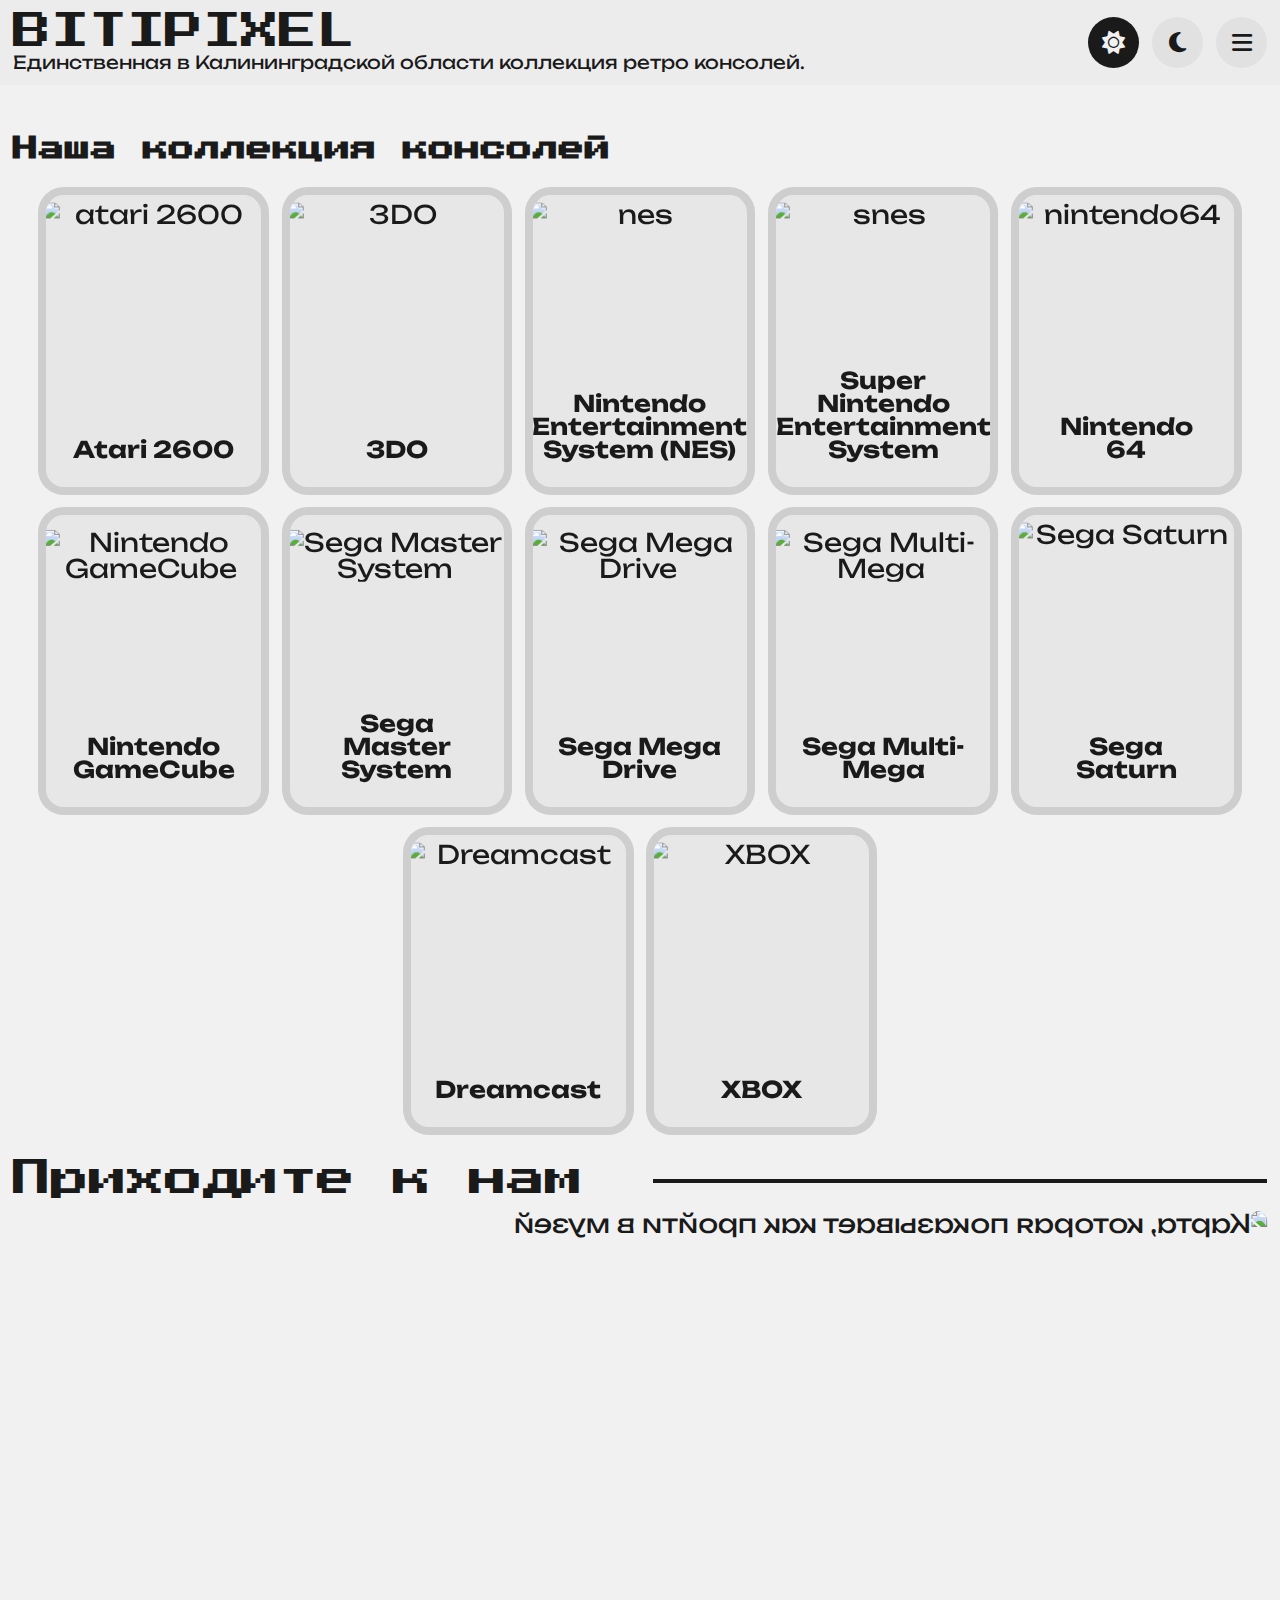
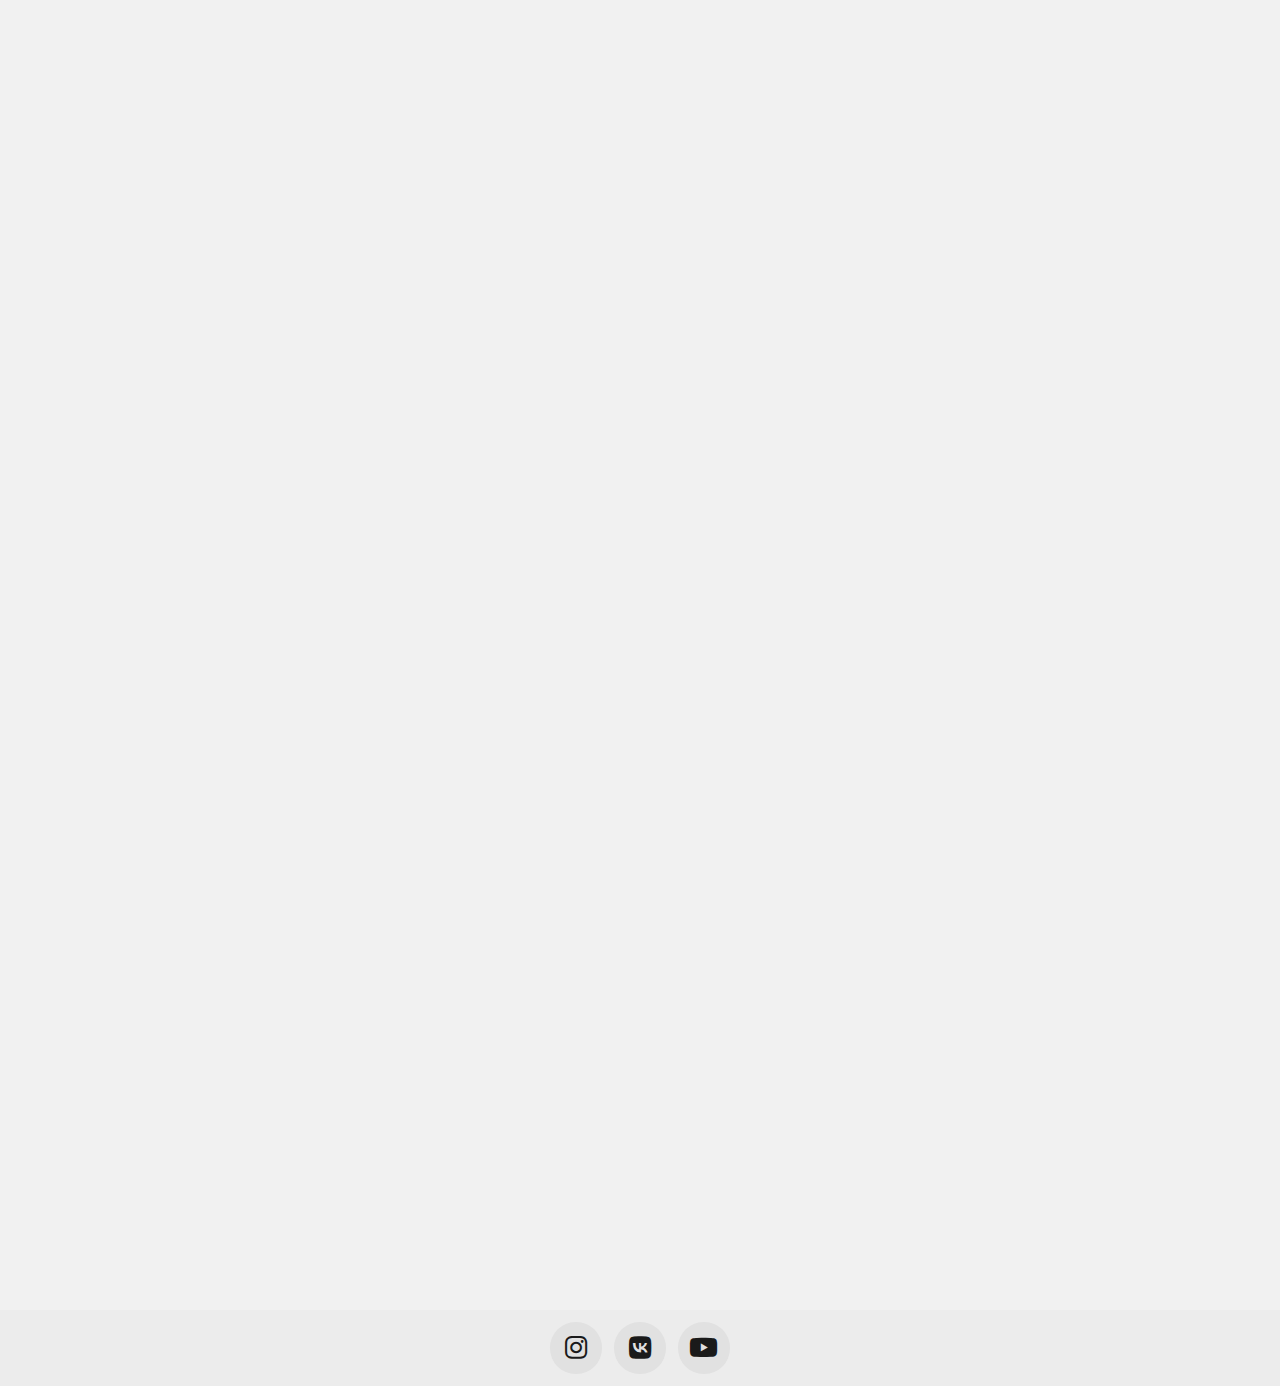
==== app/collection.html @ a027a873 "collection completed" ====
<!DOCTYPE html><html lang="ru"><head><!-- Meta-info--><meta charset="UTF-8"><meta http-equiv="X-UA-Compatible" content="IE=edge"><meta name="viewport" content="width=device-width, initial-scale=1.0"><!-- favicon start ---><link rel="icon" type="image" href="./images/favicon/favicon.svg"><!-- favicon end ---><!-- Stylesheets-links--><link rel="stylesheet" href="./css/style.min.css"><!-- Title and Description--><meta name="description" content="Сайт музея компьютерных игр Bitipixel"><title>Музей компьютерных игр BitIPixel — Коллекция</title></head><body> <header class="main-header"><div class="main-header__logo"><a class="logo" href="index.html">bitipixel</a><div class="main-header__title">Единственная в Калининградской области коллекция ретро консолей.</div></div><div class="main-header__buttons"><button class="button__light-theme active-button"></button><button class="button__dark-theme"></button><button class="button__hamburger"></button></div></header><section class="mobile-nav hidden"><ul class="mobile-nav__list"><li class="mobile-nav__item"><a href="index.html">главная</a></li><li class="mobile-nav__item"><a href="#about">о нас</a></li><li class="mobile-nav__item"><a href="collection.html">коллекция</a></li><li class="mobile-nav__item"><a href="#main-footer">социальные сети</a></li></ul></section><section class="collection-gallery"><h2>Наша коллекция консолей</h2><ul class="collection-gallery__list"> <li class="collection-gallery__item"><figure class="card"><div class="card__front"><h3>Atari 2600</h3><img src="../../images/collection-gallery/atari2600.png" width="500" alt="atari 2600"></div><div class="card__back"><figcaption>Atari VCS, позже названная Atari 2600, появилась к Рождеству 1977 года и стала доминирующей игровой приставкой конца 1970-х — начала 1980-х. Она стала первой успешной приставкой с играми на картриджах. В 1980-x. Модель обычно поставлялась с двумя джойстиками либо двумя paddle-контроллерами и одной игрой — сначала это была Combat, а затем Pac-Man.
</figcaption></div></figure></li><li class="collection-gallery__item"><figure class="card"> <div class="card__front"><h3>3DO</h3><img src="../../images/collection-gallery/3do.png" width="500" alt="3DO"></div><div class="card__back"><figcaption>3DO — игровая приставка, выпускавшаяся в 1993—1996 гг. компаниями Panasonic, Sanyo, Creative и Goldstar. Консоль производилась в соответствии с набором спецификаций, предложенных The 3DO Company, и изначально разработанных Dave Needle и RJ Mical из New Technology Group. Идея создания консоли принадлежит предпринимателю Трипу Хоукинсу, который также является основателем EA Games.
</figcaption></div></figure></li><li class="collection-gallery__item"><figure class="card"> <div class="card__front"><h3>Nintendo Entertainment System (NES)</h3><img src="../../images/collection-gallery/nes.png" width="500" alt="nes"></div><div class="card__back"><figcaption>Впервые консоль появилась на японском рынке в 1983 году под названием Famicom, а затем, переименованная в NES, вышла в Европе и США в 1985 году. Всего, по официальным данным, было продано более 60 млн приставок и более 500 млн игр. Выпуск консоли продолжался вплоть до 2003 года.
</figcaption></div></figure></li><li class="collection-gallery__item">  <figure class="card">   <div class="card__front"><h3>Super Nintendo Entertainment System</h3><img src="../../images/collection-gallery/snes.png" width="500" alt="snes"></div><div class="card__back"><figcaption>Также известна как Super Nintendo, Super NES и SNES. 16-разрядная игровая приставка, выпущенная компанией Nintendo в США, Бразилии, Европе и Австралии. В Японии она известна под названием Super Famicom, сокращение от Super Family Computer, или SFC. В SNES были представлены улучшенные графические и звуковые возможности по сравнению с другими консолями того времени. SNES осталась популярна в эпоху 32-битныхсистем среди фанатов, коллекционеров и энтузиастов, работающих с эмуляцией (которые создают самодельные образы ПЗУ), несмотря на то, что Nintendo прекратила поддержку данной консоли.
</figcaption></div></figure></li><li class="collection-gallery__item"><figure class="card"><div class="card__front"><h3>Nintendo 64</h3><img src="../../images/collection-gallery/nintendo64.png" width="500" alt="nintendo64"></div><div class="card__back"><figcaption>Также известная как Ultra 64 и N64 — 64-разрядная игровая приставка. Разрабатывалась японской компанией Nintendo совместно с Silicon Graphics. Была выпущена в 1996 году (23 июня в Японии и 29 сентября в США). К 1998 году N64 заняла второе место на рынке игровых приставок.
</figcaption></div></figure></li><li class="collection-gallery__item"><figure class="card"> <div class="card__front"> <h3>Nintendo GameCube</h3><img src="../../images/collection-gallery/nintendoGameCube.png" width="500" alt="Nintendo GameCube"></div><div class="card__back"><figcaption>Официально названая GCN на Западе и NGC в Японии — четвёртая домашняя игровая консоль от Nintendo, относится к шестому поколению игровых систем. Предшественник Wii и преемник Nintendo 64.
Она также имела возможность соединяться с Game Boy Advance и получать доступ к исключительным особенностям определённых игр или использовать портативную систему как контроллер для Game Boy Player.
</figcaption></div></figure></li><li class="collection-gallery__item"><figure class="card"> <div class="card__front"><h3>Sega Master System</h3><img src="../../images/collection-gallery/segaMasterSystem.png" width="500" alt="Sega Master System"></div><div class="card__back"> <figcaption>8-битная игровая приставка третьего поколения, выпущенная компанией Sega. Изначально приставка была выпущена в Японии в 1985 году под названием Sega Mark III. После переработки дизайна перед изданием в Северной Америке, приставка была переименована в Master System, и выпущена в 1986 году в США, в 1987 году в Европе, и в 1989 году — в Бразилии.
</figcaption></div></figure></li><li class="collection-gallery__item"><figure class="card"> <div class="card__front"><h3>Sega Mega Drive</h3><img src="../../images/collection-gallery/segaMegaDrive.png" width="500" alt="Sega Mega Drive"></div><div class="card__back"><figcaption>В Северной Америке известна как Sega Genesis — игровая приставка четвёртого поколения, разработанная и выпускавшаяся компанией Sega. Приставка была выпущена в 1988 в Японии как Mega Drive, в 1989 в США как Genesis и в 1990 в Европе (Virgin Mastertronic), Австралии (Ozisoft) и Бразилии (Tec Toy) — вновь под названием Mega Drive. Причиной изменения названия при запуске приставки на рынке США явилась невозможность официальной регистрации торговой марки Mega Drive. Sega Mega Drive — это третья аппаратная платформа от Sega после Sega Master System.
</figcaption></div></figure></li><li class="collection-gallery__item"><figure class="card"> <div class="card__front"><h3>Sega Multi-Mega</h3><img src="../../images/collection-gallery/segaMultiMega.png" width="500" alt="Sega Multi-Mega"></div><div class="card__back"><figcaption>В Северной Америке Sega CDX. 16-битная игровая приставка, выпущенная фирмой SEGA в 1994 году, комбинированная из приставки Mega Drive/Genesis и подключаемого модуля Sega Mega-CD (Sega CD), для того, чтобы повысить интерес пользователей к формату Mega-CD.
Данная игровая система плохо поддерживалась компанией, и она не сыскала особой популярности среди геймеров, однако сейчас она представляет интерес для коллекционеров и фанатов консолей от SEGA.
</figcaption></div></figure></li><li class="collection-gallery__item"><figure class="card"> <div class="card__front"><h3>Sega Saturn</h3><img src="../../images/collection-gallery/segaSaturn.png" width="500" alt="Sega Saturn"></div><div class="card__back"> <figcaption>Игровая приставка с разрядностью 32 бита. Она была выпущена 22 ноября 1994 года в Японии, в мае 1995 года в США и 8 июля 1995 года в Европе. 170 тыс. экземпляров было распродано в первый же день запуска в Японии.
</figcaption></div></figure></li><li class="collection-gallery__item"><figure class="card"> <div class="card__front"><h3>Dreamcast</h3><img src="../../images/collection-gallery/dreamcast.png" width="500" alt="Dreamcast"></div><div class="card__back"><figcaption>Пятая и последняя игровая приставка компании Sega, наследник Sega Saturn. Как попытка отвоевать рынок во время шестого поколения игровых систем, Dreamcast была разработана для конкуренции с PlayStation 2 и Nintendo GameCube. Приставка была выпущена за пятнадцать месяцев до выхода PlayStation 2 и за три года до GameCube с Xbox. Однако ей не удалось набрать популярности после выхода PlayStation 2, и Sega решила закрыть проект и уйти с рынка игровых приставок.
</figcaption></div></figure></li><li class="collection-gallery__item"><figure class="card"> <div class="card__front"> <h3>XBOX</h3><img src="../../images/collection-gallery/xbox.png" width="500" alt="XBOX"></div><div class="card__back"> <figcaption>Игровая приставка, разработанная и производившаяся компанией Microsoft. Впервые поступила в продажу 15 ноября 2001 года. Это первое самостоятельное выступление компании Microsoft на рынке игровых приставок после совместного с компанией SEGA проекта по разработке версии операционной системы Windows CE для игровой приставки Dreamcast. Microsoft Xbox напрямую конкурировала с Sony PlayStation 2 и Nintendo GameCube.Изначально консоль имела название DirectXbox, чтобы подчеркнуть использование в консоли API DirectX. Когда консоль впервые была анонсирована, название не понравилось компании, выкупившей права на продажу. С помощью интернет-опроса среди пользователей было сформировано 20 вариантов нового имени, среди которых победило «Xbox».
</figcaption></div></figure></li></ul></section><section class="contacts" id="contacts"><h2 class="contacts__title title-left">Приходите к нам</h2><div class="contacts__content"><img class="contacts__image" src="../images/contacts/map3.jpg" alt="Карта, которая показывает как пройти в музей" width="300" height="400"><ul class="contacts__list"> <li class="contacts__item"><h3>Адрес:</h3><p><a href="https://www.google.com/maps/place/%D0%9C%D1%83%D0%B7%D0%B5%D0%B9+%D0%BA%D0%BE%D0%BC%D0%BF%D1%8C%D1%8E%D1%82%D0%B5%D1%80%D0%BD%D1%8B%D1%85+%D0%B8%D0%B3%D1%80+BIT'%D0%B8'PIXEL/@54.7054798,20.5435743,18.82z/data=!4m5!3m4!1s0x46e33d9425055555:0x6fe13cfa3daaf96d!8m2!3d54.705657!4d20.5445351?coh=164777&amp;entry=tt">ул. Ялтинская, 2оП Калининград</a></p></li><li class="contacts__item"><h3>Часы работы:</h3><p>Пятница — воскресенье: 12:00–22:00</p></li><li class="contacts__item"><h3>Билеты:</h3><p>300 руб. с человека Приобретаются на месте</p></li></ul></div></section><footer class="main-footer" id="main-footer"><ul class="main-footer__socials-list"><li class="main-footer__socials-item"><a class="instagram" href="#"></a></li><li class="main-footer__socials-item"><a class="vkontakte" href="#"></a></li><li class="main-footer__socials-item"><a class="youtube" href="#"></a></li></ul></footer><script src="../../js/main.min.js"></script></body></html>
---- app/css/style.min.css ----
@import url("https://fonts.googleapis.com/css2?family=Press+Start+2P&family=Unbounded:wght@400;700&display=swap");
@import url("https://cdnjs.cloudflare.com/ajax/libs/font-awesome/6.3.0/css/all.min.css");
body {
  -webkit-box-sizing: border-box;
          box-sizing: border-box;
}

*,
*::before,
*::after {
  -webkit-box-sizing: inherit;
          box-sizing: inherit;
}

img, video {
  max-width: 100%;
  display: block;
}

input,
button,
textarea,
select {
  font: inherit;
}

@media (prefers-reduced-motion: reduce) {
  * {
    -webkit-animation-duration: 0.01ms !important;
            animation-duration: 0.01ms !important;
    -webkit-animation-iteration-count: 1;
            animation-iteration-count: 1;
    -webkit-transition-duration: 0.01ms !important;
         -o-transition-duration: 0.01ms !important;
            transition-duration: 0.01ms !important;
    scroll-behavior: auto !important;
  }
}
/* http://meyerweb.com/eric/tools/css/reset/ 
   v2.0 | 20110126
   License: none (public domain)
*/
html, body, div, span, applet, object, iframe,
h1, h2, h3, h4, h5, h6, p, blockquote, pre,
a, abbr, acronym, address, big, cite, code,
del, dfn, em, img, ins, kbd, q, s, samp,
small, strike, strong, sub, sup, tt, var,
b, u, i, center,
dl, dt, dd, ol, ul, li,
fieldset, form, label, legend,
table, caption, tbody, tfoot, thead, tr, th, td,
article, aside, canvas, details, embed,
figure, figcaption, footer, header, hgroup,
menu, nav, output, ruby, section, summary,
time, mark, audio, video {
  margin: 0;
  padding: 0;
  border: 0;
  font-size: 100%;
  vertical-align: baseline;
}

/* HTML5 display-role reset for older browsers */
article, aside, details, figcaption, figure,
footer, header, hgroup, menu, nav, section {
  display: block;
}

body {
  line-height: 1;
}

table {
  border-collapse: collapse;
  border-spacing: 0;
}

html {
  position: relative;
  font-family: "Unbounded", cursive;
  color: #1a1a1a;
  font-size: 4.75vw;
  background-color: #f1f1f1;
  overflow-x: hidden;
  scroll-behavior: smooth;
}
@media (min-width: 600px) {
  html {
    font-size: 4.75vw;
  }
}
@media (min-width: 1000px) {
  html {
    font-size: 2vw;
  }
}
@media (min-width: 1800px) {
  html {
    font-size: 2vw;
  }
}

.button {
  border: none;
  background-color: none;
}

@media (min-width: 1000px) {
  .mobile-only {
    display: none !important;
  }
}

.desktop-only {
  display: none !important;
}
@media (min-width: 1000px) {
  .desktop-only {
    display: block !important;
  }
}

.main-header {
  position: sticky;
  top: -1px;
  z-index: 99;
  display: -webkit-box;
  display: -ms-flexbox;
  display: flex;
  -webkit-box-pack: justify;
      -ms-flex-pack: justify;
          justify-content: space-between;
  -webkit-box-align: center;
      -ms-flex-align: center;
          align-items: center;
  padding: 0.5rem;
  margin-bottom: 1rem;
  background-color: #ececec;
}

.main-header__logo {
  display: block;
}

.main-header__logo .logo {
  padding-top: 0.2rem;
  font-family: "Press Start 2P", cursive;
  color: #1a1a1a;
  font-size: 1.3rem;
  line-height: 1.5rem;
  text-decoration: none;
  text-transform: uppercase;
}
@media (min-width: 1000px) {
  .main-header__logo .logo {
    font-size: 1.5rem;
  }
  .main-header__logo .logo:hover {
    opacity: 0.7;
  }
}

.main-header__title {
  font-size: 0.4rem;
}
@media (min-width: 1000px) {
  .main-header__title {
    font-size: 0.7rem;
  }
}

.main-header__buttons {
  display: -webkit-box;
  display: -ms-flexbox;
  display: flex;
  -webkit-box-pack: space-evenly;
      -ms-flex-pack: space-evenly;
          justify-content: space-evenly;
  -webkit-box-align: center;
      -ms-flex-align: center;
          align-items: center;
  gap: 0.5rem;
}

.button__light-theme,
.button__dark-theme,
.button__hamburger {
  position: relative;
  border: none;
  border-radius: 50%;
  padding: 1rem;
  background-color: #e1e1e1;
  color: #1a1a1a;
}
@media (min-width: 1000px) {
  .button__light-theme:hover,
  .button__dark-theme:hover,
  .button__hamburger:hover {
    opacity: 0.7;
  }
}

.button__dark-theme::before {
  position: absolute;
  -webkit-transform: translate(-50%, -50%);
      -ms-transform: translate(-50%, -50%);
          transform: translate(-50%, -50%);
  padding: 0.5rem;
  font: var(--fa-font-solid);
  font-size: 0.9rem;
  content: "\f186";
  cursor: pointer;
  text-rendering: auto;
  -webkit-font-smoothing: antialiased;
}

.button__light-theme::before {
  position: absolute;
  -webkit-transform: translate(-50%, -50%);
      -ms-transform: translate(-50%, -50%);
          transform: translate(-50%, -50%);
  padding: 0.5rem;
  font: var(--fa-font-solid);
  font-size: 0.9rem;
  content: "\f185";
  cursor: pointer;
  text-rendering: auto;
  -webkit-font-smoothing: antialiased;
}

.button__hamburger::before {
  position: absolute;
  -webkit-transform: translate(-50%, -50%);
      -ms-transform: translate(-50%, -50%);
          transform: translate(-50%, -50%);
  padding: 0.5rem;
  font: var(--fa-font-solid);
  font-size: 0.9rem;
  content: "\f0c9";
  cursor: pointer;
  text-rendering: auto;
  -webkit-font-smoothing: antialiased;
}

.active-button {
  background-color: #1a1a1a;
  color: #f1f1f1;
}

.mobile-nav {
  position: fixed;
  top: 0;
  left: 0;
  z-index: 50;
  width: 100%;
  border-bottom-left-radius: 6rem;
  background-color: #ececec;
  -webkit-transition: all 500ms ease-in-out !important;
  -o-transition: all 500ms ease-in-out !important;
  transition: all 500ms ease-in-out !important;
}
@media (min-width: 1000px) {
  .mobile-nav {
    width: 50%;
    margin-left: 50%;
  }
}

.mobile-nav__list {
  display: -webkit-box;
  display: -ms-flexbox;
  display: flex;
  -webkit-box-orient: vertical;
  -webkit-box-direction: normal;
      -ms-flex-direction: column;
          flex-direction: column;
  -webkit-box-align: end;
      -ms-flex-align: end;
          align-items: end;
  margin-top: 4.5rem;
  margin-right: 0.5rem;
  list-style: none;
  line-height: 3rem;
}

.mobile-nav__item a {
  color: #1a1a1a;
  text-decoration: none;
  font-size: 1.5rem;
}

.hidden {
  left: 100%;
}

.hero-desktop {
  padding-inline: 0.5rem;
  margin-bottom: 1rem;
}

.hero__container {
  display: -webkit-box;
  display: -ms-flexbox;
  display: flex;
  -webkit-box-pack: end;
      -ms-flex-pack: end;
          justify-content: flex-end;
  -webkit-box-align: center;
      -ms-flex-align: center;
          align-items: center;
  gap: 0.5rem;
}

.hero-desktop video {
  width: 50%;
  border-radius: 0.4rem;
}

.hero-desktop__title {
  text-align: right;
  font-size: 2rem;
  letter-spacing: 0.2rem;
}

.about {
  padding-inline: 0.5rem;
  margin-bottom: 1rem;
}

.about__title {
  margin-bottom: 0.5rem;
}

.about__content {
  display: -webkit-box;
  display: -ms-flexbox;
  display: flex;
  -webkit-box-orient: vertical;
  -webkit-box-direction: normal;
      -ms-flex-direction: column;
          flex-direction: column;
  gap: 0.5rem;
}
.about__content img {
  width: 100vw;
  border-radius: 0.4rem;
}
@media (min-width: 1000px) {
  .about__content {
    -webkit-box-orient: horizontal;
    -webkit-box-direction: normal;
        -ms-flex-direction: row;
            flex-direction: row;
    -webkit-box-align: center;
        -ms-flex-align: center;
            align-items: center;
  }
}

@media (min-width: 1000px) {
  .about__content img {
    width: 50%;
  }
}

.about__text-container {
  display: -webkit-box;
  display: -ms-flexbox;
  display: flex;
  -webkit-box-pack: justify;
      -ms-flex-pack: justify;
          justify-content: space-between;
  gap: 0.5rem;
}
@media (min-width: 1000px) {
  .about__text-container {
    -webkit-box-orient: vertical;
    -webkit-box-direction: normal;
        -ms-flex-direction: column;
            flex-direction: column;
    width: 40vw;
    gap: 1rem;
  }
}

.about__text-container p {
  font-size: 0.7em;
}
@media (min-width: 1000px) {
  .about__text-container p {
    font-size: 1rem;
    line-height: 1rem;
  }
}

.about__text2 {
  text-align: right;
}
@media (min-width: 1000px) {
  .about__text2 {
    text-align: left;
  }
}

.gallery {
  padding-inline: 0.5rem;
  margin-bottom: 1rem;
}

.gallery__title {
  margin-bottom: 0.5rem;
}

.gallery__title.title-right::after {
  width: 11.5rem;
}
@media (min-width: 1000px) {
  .gallery__title.title-right::after {
    width: 35rem;
  }
}

.gallery__switcher {
  display: -webkit-box;
  display: -ms-flexbox;
  display: flex;
  -webkit-box-orient: vertical;
  -webkit-box-direction: normal;
      -ms-flex-direction: column;
          flex-direction: column;
  gap: 0.5rem;
}
@media (min-width: 1000px) {
  .gallery__switcher {
    gap: 0.5rem;
  }
}

.previews-list {
  display: -webkit-box;
  display: -ms-flexbox;
  display: flex;
  -ms-flex-wrap: wrap;
      flex-wrap: wrap;
  -webkit-box-pack: justify;
      -ms-flex-pack: justify;
          justify-content: space-between;
  list-style: none;
}
@media (min-width: 1000px) {
  .previews-list {
    gap: 0.5rem;
    -ms-flex-wrap: nowrap;
        flex-wrap: nowrap;
  }
}

.preview-item {
  position: relative;
  cursor: pointer;
  overflow: hidden;
}
@media (min-width: 1000px) {
  .preview-item:hover {
    opacity: 0.7;
  }
}

.preview-item::after {
  position: absolute;
  top: 0;
  width: 2rem;
  height: 1rem;
  border-radius: 0.2rem;
  content: "";
  background-color: #f1f1f1;
  opacity: 0.6;
}
@media (min-width: 1000px) {
  .preview-item::after {
    width: 7rem;
    height: 4rem;
  }
}

.preview-item.active-preview::after {
  opacity: 0;
}

.preview-item img {
  width: 2rem;
  height: 1rem;
  border-radius: 0.2rem;
}
@media (min-width: 1000px) {
  .preview-item img {
    width: 7rem;
    height: 4rem;
  }
}

.gallery__active-photo {
  width: 100vw;
  border-radius: 0.4rem;
}

.contacts {
  padding-inline: 0.5rem;
}

.contacts__title {
  margin-bottom: 0.5rem;
}

.contacts__subtitle {
  margin-bottom: 0.5rem;
  font-size: 0.5rem;
}
@media (min-width: 1000px) {
  .contacts__subtitle {
    font-size: 0.7rem;
  }
}

.contacts__content {
  position: relative;
}

.contacts__image {
  width: 100%;
  height: auto;
  border-radius: 0.4rem;
  -webkit-transform: scaleX(-1);
      -ms-transform: scaleX(-1);
          transform: scaleX(-1);
}

.contacts__list {
  position: absolute;
  top: 50%;
  left: 0.5rem;
  -webkit-transform: translate(0, -50%);
      -ms-transform: translate(0, -50%);
          transform: translate(0, -50%);
  display: -webkit-box;
  display: -ms-flexbox;
  display: flex;
  -webkit-box-orient: vertical;
  -webkit-box-direction: normal;
      -ms-flex-direction: column;
          flex-direction: column;
}

.contacts__item {
  width: 33.3vw;
  list-style: none;
  color: #f1f1f1;
}

.contacts__item a {
  color: #f1f1f1;
  text-decoration: none;
}

.contacts__item:not(:last-child) {
  margin-bottom: 0.5rem;
}
@media (min-width: 1000px) {
  .contacts__item:not(:last-child) {
    margin-bottom: 1.3rem;
  }
}

.contacts__item h3 {
  margin-bottom: 0.25rem;
  font-size: 0.7rem;
}
@media (min-width: 1000px) {
  .contacts__item h3 {
    font-size: 1.1rem;
    line-height: 1rem;
  }
}

.contacts__item p {
  font-size: 0.4em;
  line-height: 1.3em;
}
@media (min-width: 1000px) {
  .contacts__item p {
    font-size: 0.9rem;
    line-height: 1rem;
  }
}

.main-footer {
  padding: 0.5rem;
  margin-top: 1rem;
  display: -webkit-box;
  display: -ms-flexbox;
  display: flex;
  -webkit-box-pack: center;
      -ms-flex-pack: center;
          justify-content: center;
  background-color: #ececec;
}

.main-footer__socials-list {
  display: -webkit-box;
  display: -ms-flexbox;
  display: flex;
  gap: 0.5rem;
  list-style: none;
}

.main-footer__socials-item a {
  position: relative;
  display: block;
  border: none;
  border-radius: 50%;
  padding: 1rem;
  background-color: #e1e1e1;
  color: #1a1a1a;
}
@media (min-width: 1000px) {
  .main-footer__socials-item a:hover {
    opacity: 0.7;
  }
}

.main-footer__socials-item a::before {
  position: absolute;
  -webkit-transform: translate(-50%, -50%);
      -ms-transform: translate(-50%, -50%);
          transform: translate(-50%, -50%);
  font: var(--fa-font-brands);
  font-size: 1rem;
  cursor: pointer;
  text-rendering: auto;
  -webkit-font-smoothing: antialiased;
}

.main-footer__socials-item a.instagram::before {
  content: "\f16d";
}

.main-footer__socials-item a.vkontakte::before {
  content: "\f189";
}

.main-footer__socials-item a.youtube::before {
  content: "\f167";
}

.collection-gallery {
  margin-bottom: 1rem;
  padding-inline: 0.5rem;
}

.collection-gallery h2 {
  position: relative;
  margin-top: 2rem;
  margin-bottom: 1rem;
  font-family: "Press Start 2P", cursive;
  font-size: 1rem;
}

.collection-gallery__list {
  display: -webkit-box;
  display: -ms-flexbox;
  display: flex;
  -webkit-box-pack: center;
      -ms-flex-pack: center;
          justify-content: center;
  -ms-flex-wrap: wrap;
      flex-wrap: wrap;
  gap: 0.5rem;
  list-style: none;
}

figcaption {
  font-weight: 400;
  line-height: 1.2rem;
}

.collection-gallery__item h3 {
  font-family: "Unbounded", cursive;
}

.collection-gallery__item {
  width: 19rem;
  height: 26rem;
  -webkit-perspective: 1000px;
          perspective: 1000px;
  margin: 0;
  padding: 0;
}
@media (min-width: 1000px) {
  .collection-gallery__item {
    width: 9rem;
    height: 12rem;
  }
}

.card {
  position: relative;
  height: 100%;
  width: 100%;
  -webkit-transition: -webkit-transform 0.25s;
  transition: -webkit-transform 0.25s;
  -o-transition: transform 0.25s;
  transition: transform 0.25s;
  transition: transform 0.25s, -webkit-transform 0.25s;
  -webkit-transform-style: preserve-3d;
          transform-style: preserve-3d;
}

.collection-gallery__item:hover > .card {
  cursor: pointer;
  -webkit-transform: rotateY(180deg);
          transform: rotateY(180deg);
}

.card__front,
.card__back {
  position: absolute;
  height: 100%;
  width: 100%;
  border-radius: 1rem;
  border: 8px solid rgba(26, 26, 26, 0.1215686275);
  -webkit-backface-visibility: hidden;
          backface-visibility: hidden;
  overflow: hidden;
}

.card__front {
  display: -webkit-box;
  display: -ms-flexbox;
  display: flex;
  -webkit-box-pack: center;
      -ms-flex-pack: center;
          justify-content: center;
  -webkit-box-align: end;
      -ms-flex-align: end;
          align-items: flex-end;
  text-align: center;
  background-color: #e7e7e7;
}

.card__front img {
  width: 24rem;
  position: absolute;
  top: 0;
  right: 0;
  -webkit-transform: translate(-1%, 29%);
      -ms-transform: translate(-1%, 29%);
          transform: translate(-1%, 29%);
}

.card__front h3 {
  position: absolute;
  display: -webkit-box;
  display: -ms-flexbox;
  display: flex;
  padding: 1rem;
  border-radius: 0.6rem;
  font-size: 2rem;
  color: #1a1a1a;
}
@media (min-width: 1000px) {
  .card__front h3 {
    font-size: 0.9rem;
  }
}

.card__back {
  display: -webkit-box;
  display: -ms-flexbox;
  display: flex;
  -webkit-box-orient: vertical;
  -webkit-box-direction: normal;
      -ms-flex-direction: column;
          flex-direction: column;
  -webkit-box-pack: center;
      -ms-flex-pack: center;
          justify-content: center;
  -webkit-box-align: center;
      -ms-flex-align: center;
          align-items: center;
  padding: 30px;
  font-size: 16px;
  line-height: 20px;
  background-color: #f1f1f1;
  -webkit-transform: rotateY(180deg);
          transform: rotateY(180deg);
  overflow-y: scroll;
}

.title-left {
  position: relative;
  background-color: #f1f1f1;
  font-family: "Press Start 2P", cursive;
  font-size: 1rem;
  font-weight: 400;
}
.title-left::after {
  position: absolute;
  top: 0.5em;
  right: 0;
  width: 4.5rem;
  height: 0.1em;
  background-color: #1a1a1a;
  content: "";
}
@media (min-width: 1000px) {
  .title-left::after {
    width: 24rem;
  }
}
@media (min-width: 1000px) {
  .title-left {
    font-size: 1.5rem;
  }
}

.title-right {
  position: relative;
  background-color: #f1f1f1;
  font-family: "Press Start 2P", cursive;
  font-size: 1rem;
  font-weight: 400;
  text-align: right;
}
.title-right::after {
  position: absolute;
  top: 0.5em;
  left: 0;
  width: 4.5rem;
  height: 0.1em;
  background-color: #1a1a1a;
  content: "";
}
@media (min-width: 1000px) {
  .title-right::after {
    width: 35rem;
  }
}
@media (min-width: 1000px) {
  .title-right {
    font-size: 1.5rem;
  }
}

.dark-theme {
  color: #f1f1f1 !important;
  background-color: #1a1a1a !important;
}

body.dark-theme a {
  color: #f1f1f1 !important;
}

body.dark-theme .title-right,
body.dark-theme .title-left {
  background-color: #1a1a1a !important;
}
body.dark-theme .title-right::after,
body.dark-theme .title-left::after {
  background-color: #f1f1f1 !important;
}

body.dark-theme .main-header,
body.dark-theme .main-footer {
  background-color: #262626;
}

body.dark-theme .active-button {
  background-color: #f1f1f1 !important;
  color: #1a1a1a !important;
}

body.dark-theme .button__light-theme,
body.dark-theme .button__hamburger {
  background-color: #1a1a1a;
  color: #f1f1f1;
}

body.dark-theme .mobile-nav {
  background-color: #1a1a1a;
}

body.dark-theme .main-footer .main-footer__socials-item a {
  background-color: #1a1a1a;
}

body.dark-theme .card__back {
  background-color: #363636;
}

body.dark-theme .card__front {
  background-color: #363636;
}

body.dark-theme .card__front h3 {
  color: #ececec;
}
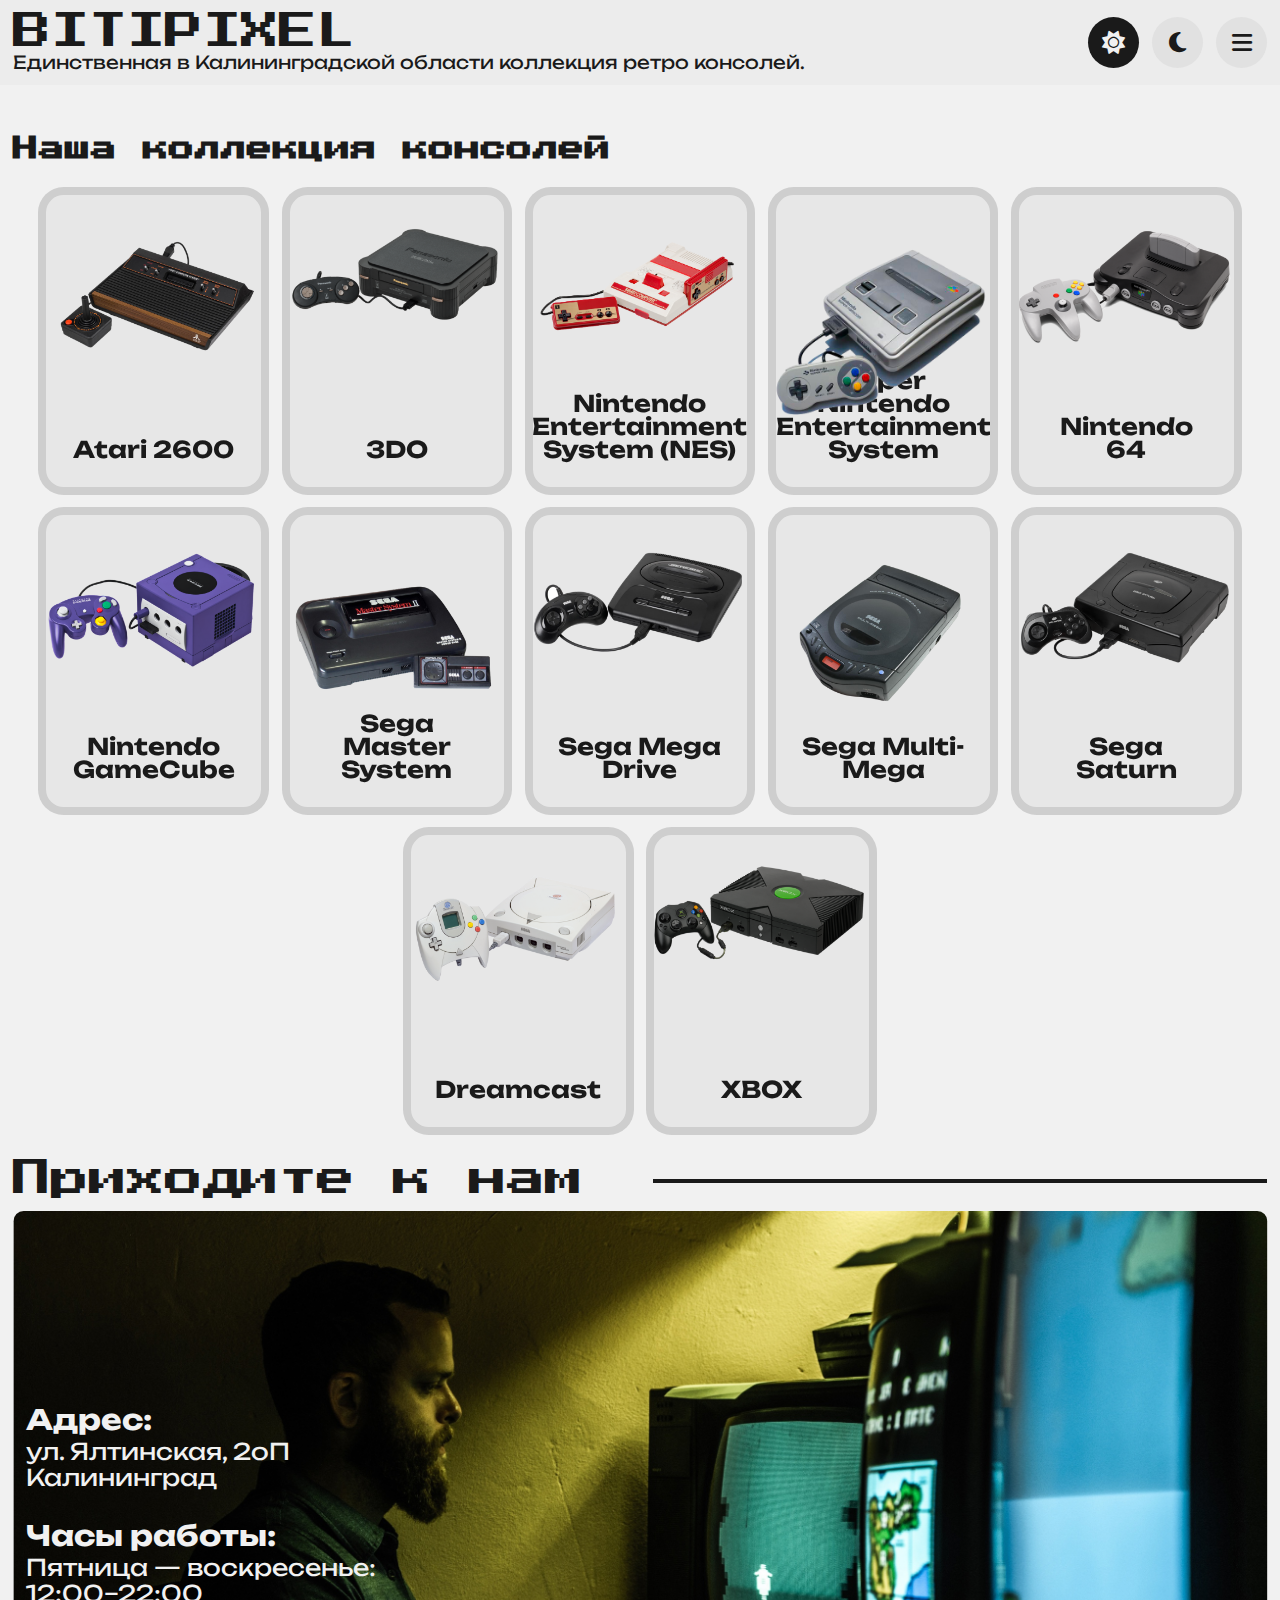
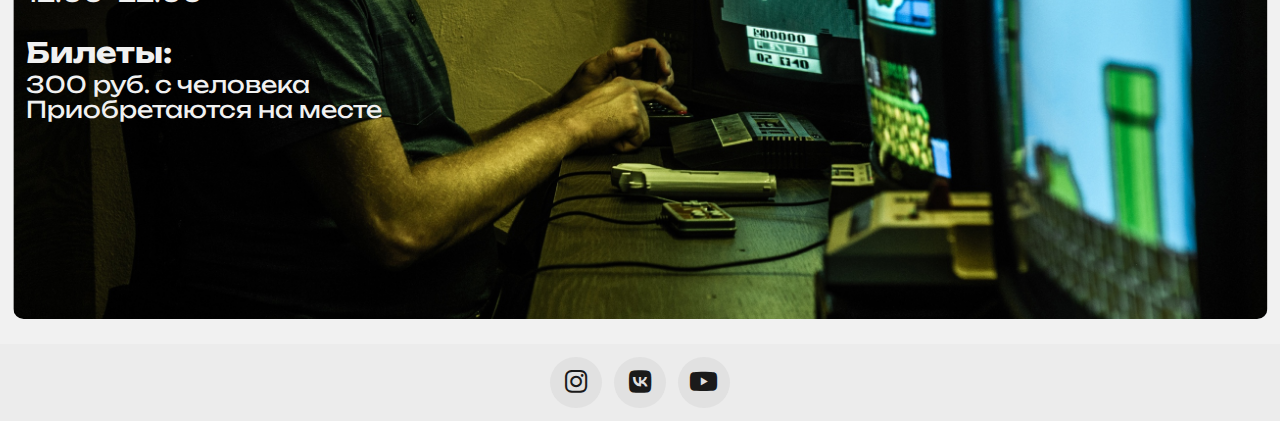
==== commit 089687d9: "fix pictures ways" ====
--- a/app/collection.html
+++ b/app/collection.html
@@ -1,15 +1,15 @@
-<!DOCTYPE html><html lang="ru"><head><!-- Meta-info--><meta charset="UTF-8"><meta http-equiv="X-UA-Compatible" content="IE=edge"><meta name="viewport" content="width=device-width, initial-scale=1.0"><!-- favicon start ---><link rel="icon" type="image" href="./images/favicon/favicon.svg"><!-- favicon end ---><!-- Stylesheets-links--><link rel="stylesheet" href="./css/style.min.css"><!-- Title and Description--><meta name="description" content="Сайт музея компьютерных игр Bitipixel"><title>Музей компьютерных игр BitIPixel — Коллекция</title></head><body> <header class="main-header"><div class="main-header__logo"><a class="logo" href="index.html">bitipixel</a><div class="main-header__title">Единственная в Калининградской области коллекция ретро консолей.</div></div><div class="main-header__buttons"><button class="button__light-theme active-button"></button><button class="button__dark-theme"></button><button class="button__hamburger"></button></div></header><section class="mobile-nav hidden"><ul class="mobile-nav__list"><li class="mobile-nav__item"><a href="index.html">главная</a></li><li class="mobile-nav__item"><a href="#about">о нас</a></li><li class="mobile-nav__item"><a href="collection.html">коллекция</a></li><li class="mobile-nav__item"><a href="#main-footer">социальные сети</a></li></ul></section><section class="collection-gallery"><h2>Наша коллекция консолей</h2><ul class="collection-gallery__list"> <li class="collection-gallery__item"><figure class="card"><div class="card__front"><h3>Atari 2600</h3><img src="../../images/collection-gallery/atari2600.png" width="500" alt="atari 2600"></div><div class="card__back"><figcaption>Atari VCS, позже названная Atari 2600, появилась к Рождеству 1977 года и стала доминирующей игровой приставкой конца 1970-х — начала 1980-х. Она стала первой успешной приставкой с играми на картриджах. В 1980-x. Модель обычно поставлялась с двумя джойстиками либо двумя paddle-контроллерами и одной игрой — сначала это была Combat, а затем Pac-Man.
-</figcaption></div></figure></li><li class="collection-gallery__item"><figure class="card"> <div class="card__front"><h3>3DO</h3><img src="../../images/collection-gallery/3do.png" width="500" alt="3DO"></div><div class="card__back"><figcaption>3DO — игровая приставка, выпускавшаяся в 1993—1996 гг. компаниями Panasonic, Sanyo, Creative и Goldstar. Консоль производилась в соответствии с набором спецификаций, предложенных The 3DO Company, и изначально разработанных Dave Needle и RJ Mical из New Technology Group. Идея создания консоли принадлежит предпринимателю Трипу Хоукинсу, который также является основателем EA Games.
-</figcaption></div></figure></li><li class="collection-gallery__item"><figure class="card"> <div class="card__front"><h3>Nintendo Entertainment System (NES)</h3><img src="../../images/collection-gallery/nes.png" width="500" alt="nes"></div><div class="card__back"><figcaption>Впервые консоль появилась на японском рынке в 1983 году под названием Famicom, а затем, переименованная в NES, вышла в Европе и США в 1985 году. Всего, по официальным данным, было продано более 60 млн приставок и более 500 млн игр. Выпуск консоли продолжался вплоть до 2003 года.
-</figcaption></div></figure></li><li class="collection-gallery__item">  <figure class="card">   <div class="card__front"><h3>Super Nintendo Entertainment System</h3><img src="../../images/collection-gallery/snes.png" width="500" alt="snes"></div><div class="card__back"><figcaption>Также известна как Super Nintendo, Super NES и SNES. 16-разрядная игровая приставка, выпущенная компанией Nintendo в США, Бразилии, Европе и Австралии. В Японии она известна под названием Super Famicom, сокращение от Super Family Computer, или SFC. В SNES были представлены улучшенные графические и звуковые возможности по сравнению с другими консолями того времени. SNES осталась популярна в эпоху 32-битныхсистем среди фанатов, коллекционеров и энтузиастов, работающих с эмуляцией (которые создают самодельные образы ПЗУ), несмотря на то, что Nintendo прекратила поддержку данной консоли.
-</figcaption></div></figure></li><li class="collection-gallery__item"><figure class="card"><div class="card__front"><h3>Nintendo 64</h3><img src="../../images/collection-gallery/nintendo64.png" width="500" alt="nintendo64"></div><div class="card__back"><figcaption>Также известная как Ultra 64 и N64 — 64-разрядная игровая приставка. Разрабатывалась японской компанией Nintendo совместно с Silicon Graphics. Была выпущена в 1996 году (23 июня в Японии и 29 сентября в США). К 1998 году N64 заняла второе место на рынке игровых приставок.
-</figcaption></div></figure></li><li class="collection-gallery__item"><figure class="card"> <div class="card__front"> <h3>Nintendo GameCube</h3><img src="../../images/collection-gallery/nintendoGameCube.png" width="500" alt="Nintendo GameCube"></div><div class="card__back"><figcaption>Официально названая GCN на Западе и NGC в Японии — четвёртая домашняя игровая консоль от Nintendo, относится к шестому поколению игровых систем. Предшественник Wii и преемник Nintendo 64.
+<!DOCTYPE html><html lang="ru"><head><!-- Meta-info--><meta charset="UTF-8"><meta http-equiv="X-UA-Compatible" content="IE=edge"><meta name="viewport" content="width=device-width, initial-scale=1.0"><!-- favicon start ---><link rel="icon" type="image" href="./images/favicon/favicon.svg"><!-- favicon end ---><!-- Stylesheets-links--><link rel="stylesheet" href="./css/style.min.css"><!-- Title and Description--><meta name="description" content="Сайт музея компьютерных игр Bitipixel"><title>Музей компьютерных игр BitIPixel — Коллекция</title></head><body> <header class="main-header"><div class="main-header__logo"><a class="logo" href="index.html">bitipixel</a><div class="main-header__title">Единственная в Калининградской области коллекция ретро консолей.</div></div><div class="main-header__buttons"><button class="button__light-theme active-button"></button><button class="button__dark-theme"></button><button class="button__hamburger"></button></div></header><section class="mobile-nav hidden"><ul class="mobile-nav__list"><li class="mobile-nav__item"><a href="index.html">главная</a></li><li class="mobile-nav__item"><a href="#about">о нас</a></li><li class="mobile-nav__item"><a href="collection.html">коллекция</a></li><li class="mobile-nav__item"><a href="#main-footer">социальные сети</a></li></ul></section><section class="collection-gallery"><h2>Наша коллекция консолей</h2><ul class="collection-gallery__list"> <li class="collection-gallery__item"><figure class="card"><div class="card__front"><h3>Atari 2600</h3><img src="./images/collection-gallery/atari2600.png" width="500" alt="atari 2600"></div><div class="card__back"><figcaption>Atari VCS, позже названная Atari 2600, появилась к Рождеству 1977 года и стала доминирующей игровой приставкой конца 1970-х — начала 1980-х. Она стала первой успешной приставкой с играми на картриджах. В 1980-x. Модель обычно поставлялась с двумя джойстиками либо двумя paddle-контроллерами и одной игрой — сначала это была Combat, а затем Pac-Man.
+</figcaption></div></figure></li><li class="collection-gallery__item"><figure class="card"> <div class="card__front"><h3>3DO</h3><img src="./images/collection-gallery/3do.png" width="500" alt="3DO"></div><div class="card__back"><figcaption>3DO — игровая приставка, выпускавшаяся в 1993—1996 гг. компаниями Panasonic, Sanyo, Creative и Goldstar. Консоль производилась в соответствии с набором спецификаций, предложенных The 3DO Company, и изначально разработанных Dave Needle и RJ Mical из New Technology Group. Идея создания консоли принадлежит предпринимателю Трипу Хоукинсу, который также является основателем EA Games.
+</figcaption></div></figure></li><li class="collection-gallery__item"><figure class="card"> <div class="card__front"><h3>Nintendo Entertainment System (NES)</h3><img src="./images/collection-gallery/nes.png" width="500" alt="nes"></div><div class="card__back"><figcaption>Впервые консоль появилась на японском рынке в 1983 году под названием Famicom, а затем, переименованная в NES, вышла в Европе и США в 1985 году. Всего, по официальным данным, было продано более 60 млн приставок и более 500 млн игр. Выпуск консоли продолжался вплоть до 2003 года.
+</figcaption></div></figure></li><li class="collection-gallery__item">  <figure class="card">   <div class="card__front"><h3>Super Nintendo Entertainment System</h3><img src="./images/collection-gallery/snes.png" width="500" alt="snes"></div><div class="card__back"><figcaption>Также известна как Super Nintendo, Super NES и SNES. 16-разрядная игровая приставка, выпущенная компанией Nintendo в США, Бразилии, Европе и Австралии. В Японии она известна под названием Super Famicom, сокращение от Super Family Computer, или SFC. В SNES были представлены улучшенные графические и звуковые возможности по сравнению с другими консолями того времени. SNES осталась популярна в эпоху 32-битныхсистем среди фанатов, коллекционеров и энтузиастов, работающих с эмуляцией (которые создают самодельные образы ПЗУ), несмотря на то, что Nintendo прекратила поддержку данной консоли.
+</figcaption></div></figure></li><li class="collection-gallery__item"><figure class="card"><div class="card__front"><h3>Nintendo 64</h3><img src="./images/collection-gallery/nintendo64.png" width="500" alt="nintendo64"></div><div class="card__back"><figcaption>Также известная как Ultra 64 и N64 — 64-разрядная игровая приставка. Разрабатывалась японской компанией Nintendo совместно с Silicon Graphics. Была выпущена в 1996 году (23 июня в Японии и 29 сентября в США). К 1998 году N64 заняла второе место на рынке игровых приставок.
+</figcaption></div></figure></li><li class="collection-gallery__item"><figure class="card"> <div class="card__front"> <h3>Nintendo GameCube</h3><img src="./images/collection-gallery/nintendoGameCube.png" width="500" alt="Nintendo GameCube"></div><div class="card__back"><figcaption>Официально названая GCN на Западе и NGC в Японии — четвёртая домашняя игровая консоль от Nintendo, относится к шестому поколению игровых систем. Предшественник Wii и преемник Nintendo 64.
 Она также имела возможность соединяться с Game Boy Advance и получать доступ к исключительным особенностям определённых игр или использовать портативную систему как контроллер для Game Boy Player.
-</figcaption></div></figure></li><li class="collection-gallery__item"><figure class="card"> <div class="card__front"><h3>Sega Master System</h3><img src="../../images/collection-gallery/segaMasterSystem.png" width="500" alt="Sega Master System"></div><div class="card__back"> <figcaption>8-битная игровая приставка третьего поколения, выпущенная компанией Sega. Изначально приставка была выпущена в Японии в 1985 году под названием Sega Mark III. После переработки дизайна перед изданием в Северной Америке, приставка была переименована в Master System, и выпущена в 1986 году в США, в 1987 году в Европе, и в 1989 году — в Бразилии.
-</figcaption></div></figure></li><li class="collection-gallery__item"><figure class="card"> <div class="card__front"><h3>Sega Mega Drive</h3><img src="../../images/collection-gallery/segaMegaDrive.png" width="500" alt="Sega Mega Drive"></div><div class="card__back"><figcaption>В Северной Америке известна как Sega Genesis — игровая приставка четвёртого поколения, разработанная и выпускавшаяся компанией Sega. Приставка была выпущена в 1988 в Японии как Mega Drive, в 1989 в США как Genesis и в 1990 в Европе (Virgin Mastertronic), Австралии (Ozisoft) и Бразилии (Tec Toy) — вновь под названием Mega Drive. Причиной изменения названия при запуске приставки на рынке США явилась невозможность официальной регистрации торговой марки Mega Drive. Sega Mega Drive — это третья аппаратная платформа от Sega после Sega Master System.
-</figcaption></div></figure></li><li class="collection-gallery__item"><figure class="card"> <div class="card__front"><h3>Sega Multi-Mega</h3><img src="../../images/collection-gallery/segaMultiMega.png" width="500" alt="Sega Multi-Mega"></div><div class="card__back"><figcaption>В Северной Америке Sega CDX. 16-битная игровая приставка, выпущенная фирмой SEGA в 1994 году, комбинированная из приставки Mega Drive/Genesis и подключаемого модуля Sega Mega-CD (Sega CD), для того, чтобы повысить интерес пользователей к формату Mega-CD.
+</figcaption></div></figure></li><li class="collection-gallery__item"><figure class="card"> <div class="card__front"><h3>Sega Master System</h3><img src="./images/collection-gallery/segaMasterSystem.png" width="500" alt="Sega Master System"></div><div class="card__back"> <figcaption>8-битная игровая приставка третьего поколения, выпущенная компанией Sega. Изначально приставка была выпущена в Японии в 1985 году под названием Sega Mark III. После переработки дизайна перед изданием в Северной Америке, приставка была переименована в Master System, и выпущена в 1986 году в США, в 1987 году в Европе, и в 1989 году — в Бразилии.
+</figcaption></div></figure></li><li class="collection-gallery__item"><figure class="card"> <div class="card__front"><h3>Sega Mega Drive</h3><img src="./images/collection-gallery/segaMegaDrive.png" width="500" alt="Sega Mega Drive"></div><div class="card__back"><figcaption>В Северной Америке известна как Sega Genesis — игровая приставка четвёртого поколения, разработанная и выпускавшаяся компанией Sega. Приставка была выпущена в 1988 в Японии как Mega Drive, в 1989 в США как Genesis и в 1990 в Европе (Virgin Mastertronic), Австралии (Ozisoft) и Бразилии (Tec Toy) — вновь под названием Mega Drive. Причиной изменения названия при запуске приставки на рынке США явилась невозможность официальной регистрации торговой марки Mega Drive. Sega Mega Drive — это третья аппаратная платформа от Sega после Sega Master System.
+</figcaption></div></figure></li><li class="collection-gallery__item"><figure class="card"> <div class="card__front"><h3>Sega Multi-Mega</h3><img src="./images/collection-gallery/segaMultiMega.png" width="500" alt="Sega Multi-Mega"></div><div class="card__back"><figcaption>В Северной Америке Sega CDX. 16-битная игровая приставка, выпущенная фирмой SEGA в 1994 году, комбинированная из приставки Mega Drive/Genesis и подключаемого модуля Sega Mega-CD (Sega CD), для того, чтобы повысить интерес пользователей к формату Mega-CD.
 Данная игровая система плохо поддерживалась компанией, и она не сыскала особой популярности среди геймеров, однако сейчас она представляет интерес для коллекционеров и фанатов консолей от SEGA.
-</figcaption></div></figure></li><li class="collection-gallery__item"><figure class="card"> <div class="card__front"><h3>Sega Saturn</h3><img src="../../images/collection-gallery/segaSaturn.png" width="500" alt="Sega Saturn"></div><div class="card__back"> <figcaption>Игровая приставка с разрядностью 32 бита. Она была выпущена 22 ноября 1994 года в Японии, в мае 1995 года в США и 8 июля 1995 года в Европе. 170 тыс. экземпляров было распродано в первый же день запуска в Японии.
-</figcaption></div></figure></li><li class="collection-gallery__item"><figure class="card"> <div class="card__front"><h3>Dreamcast</h3><img src="../../images/collection-gallery/dreamcast.png" width="500" alt="Dreamcast"></div><div class="card__back"><figcaption>Пятая и последняя игровая приставка компании Sega, наследник Sega Saturn. Как попытка отвоевать рынок во время шестого поколения игровых систем, Dreamcast была разработана для конкуренции с PlayStation 2 и Nintendo GameCube. Приставка была выпущена за пятнадцать месяцев до выхода PlayStation 2 и за три года до GameCube с Xbox. Однако ей не удалось набрать популярности после выхода PlayStation 2, и Sega решила закрыть проект и уйти с рынка игровых приставок.
-</figcaption></div></figure></li><li class="collection-gallery__item"><figure class="card"> <div class="card__front"> <h3>XBOX</h3><img src="../../images/collection-gallery/xbox.png" width="500" alt="XBOX"></div><div class="card__back"> <figcaption>Игровая приставка, разработанная и производившаяся компанией Microsoft. Впервые поступила в продажу 15 ноября 2001 года. Это первое самостоятельное выступление компании Microsoft на рынке игровых приставок после совместного с компанией SEGA проекта по разработке версии операционной системы Windows CE для игровой приставки Dreamcast. Microsoft Xbox напрямую конкурировала с Sony PlayStation 2 и Nintendo GameCube.Изначально консоль имела название DirectXbox, чтобы подчеркнуть использование в консоли API DirectX. Когда консоль впервые была анонсирована, название не понравилось компании, выкупившей права на продажу. С помощью интернет-опроса среди пользователей было сформировано 20 вариантов нового имени, среди которых победило «Xbox».
-</figcaption></div></figure></li></ul></section><section class="contacts" id="contacts"><h2 class="contacts__title title-left">Приходите к нам</h2><div class="contacts__content"><img class="contacts__image" src="../images/contacts/map3.jpg" alt="Карта, которая показывает как пройти в музей" width="300" height="400"><ul class="contacts__list"> <li class="contacts__item"><h3>Адрес:</h3><p><a href="https://www.google.com/maps/place/%D0%9C%D1%83%D0%B7%D0%B5%D0%B9+%D0%BA%D0%BE%D0%BC%D0%BF%D1%8C%D1%8E%D1%82%D0%B5%D1%80%D0%BD%D1%8B%D1%85+%D0%B8%D0%B3%D1%80+BIT'%D0%B8'PIXEL/@54.7054798,20.5435743,18.82z/data=!4m5!3m4!1s0x46e33d9425055555:0x6fe13cfa3daaf96d!8m2!3d54.705657!4d20.5445351?coh=164777&amp;entry=tt">ул. Ялтинская, 2оП Калининград</a></p></li><li class="contacts__item"><h3>Часы работы:</h3><p>Пятница — воскресенье: 12:00–22:00</p></li><li class="contacts__item"><h3>Билеты:</h3><p>300 руб. с человека Приобретаются на месте</p></li></ul></div></section><footer class="main-footer" id="main-footer"><ul class="main-footer__socials-list"><li class="main-footer__socials-item"><a class="instagram" href="#"></a></li><li class="main-footer__socials-item"><a class="vkontakte" href="#"></a></li><li class="main-footer__socials-item"><a class="youtube" href="#"></a></li></ul></footer><script src="../../js/main.min.js"></script></body></html>+</figcaption></div></figure></li><li class="collection-gallery__item"><figure class="card"> <div class="card__front"><h3>Sega Saturn</h3><img src="./images/collection-gallery/segaSaturn.png" width="500" alt="Sega Saturn"></div><div class="card__back"> <figcaption>Игровая приставка с разрядностью 32 бита. Она была выпущена 22 ноября 1994 года в Японии, в мае 1995 года в США и 8 июля 1995 года в Европе. 170 тыс. экземпляров было распродано в первый же день запуска в Японии.
+</figcaption></div></figure></li><li class="collection-gallery__item"><figure class="card"> <div class="card__front"><h3>Dreamcast</h3><img src="./images/collection-gallery/dreamcast.png" width="500" alt="Dreamcast"></div><div class="card__back"><figcaption>Пятая и последняя игровая приставка компании Sega, наследник Sega Saturn. Как попытка отвоевать рынок во время шестого поколения игровых систем, Dreamcast была разработана для конкуренции с PlayStation 2 и Nintendo GameCube. Приставка была выпущена за пятнадцать месяцев до выхода PlayStation 2 и за три года до GameCube с Xbox. Однако ей не удалось набрать популярности после выхода PlayStation 2, и Sega решила закрыть проект и уйти с рынка игровых приставок.
+</figcaption></div></figure></li><li class="collection-gallery__item"><figure class="card"> <div class="card__front"> <h3>XBOX</h3><img src="./images/collection-gallery/xbox.png" width="500" alt="XBOX"></div><div class="card__back"> <figcaption>Игровая приставка, разработанная и производившаяся компанией Microsoft. Впервые поступила в продажу 15 ноября 2001 года. Это первое самостоятельное выступление компании Microsoft на рынке игровых приставок после совместного с компанией SEGA проекта по разработке версии операционной системы Windows CE для игровой приставки Dreamcast. Microsoft Xbox напрямую конкурировала с Sony PlayStation 2 и Nintendo GameCube.Изначально консоль имела название DirectXbox, чтобы подчеркнуть использование в консоли API DirectX. Когда консоль впервые была анонсирована, название не понравилось компании, выкупившей права на продажу. С помощью интернет-опроса среди пользователей было сформировано 20 вариантов нового имени, среди которых победило «Xbox».
+</figcaption></div></figure></li></ul></section><section class="contacts" id="contacts"><h2 class="contacts__title title-left">Приходите к нам</h2><div class="contacts__content"><img class="contacts__image" src="./images/contacts/map3.jpg" alt="Карта, которая показывает как пройти в музей" width="300" height="400"><ul class="contacts__list"> <li class="contacts__item"><h3>Адрес:</h3><p><a href="https://www.google.com/maps/place/%D0%9C%D1%83%D0%B7%D0%B5%D0%B9+%D0%BA%D0%BE%D0%BC%D0%BF%D1%8C%D1%8E%D1%82%D0%B5%D1%80%D0%BD%D1%8B%D1%85+%D0%B8%D0%B3%D1%80+BIT'%D0%B8'PIXEL/@54.7054798,20.5435743,18.82z/data=!4m5!3m4!1s0x46e33d9425055555:0x6fe13cfa3daaf96d!8m2!3d54.705657!4d20.5445351?coh=164777&amp;entry=tt">ул. Ялтинская, 2оП Калининград</a></p></li><li class="contacts__item"><h3>Часы работы:</h3><p>Пятница — воскресенье: 12:00–22:00</p></li><li class="contacts__item"><h3>Билеты:</h3><p>300 руб. с человека Приобретаются на месте</p></li></ul></div></section><footer class="main-footer" id="main-footer"><ul class="main-footer__socials-list"><li class="main-footer__socials-item"><a class="instagram" href="https://www.instagram.com/bitipixel/"></a></li><li class="main-footer__socials-item"><a class="vkontakte" href="https://vk.com/bitipixel39"></a></li><li class="main-footer__socials-item"><a class="youtube" href="https://www.youtube.com/channel/UCPLW5SdYEU3WHhQnYM9CYZg"></a></li></ul></footer><script src="./js/main.min.js"></script></body></html>--- a/app/css/style.min.css
+++ b/app/css/style.min.css
@@ -3,6 +3,7 @@
 body {
   -webkit-box-sizing: border-box;
           box-sizing: border-box;
+  height: 100vh;
 }
 
 *,
